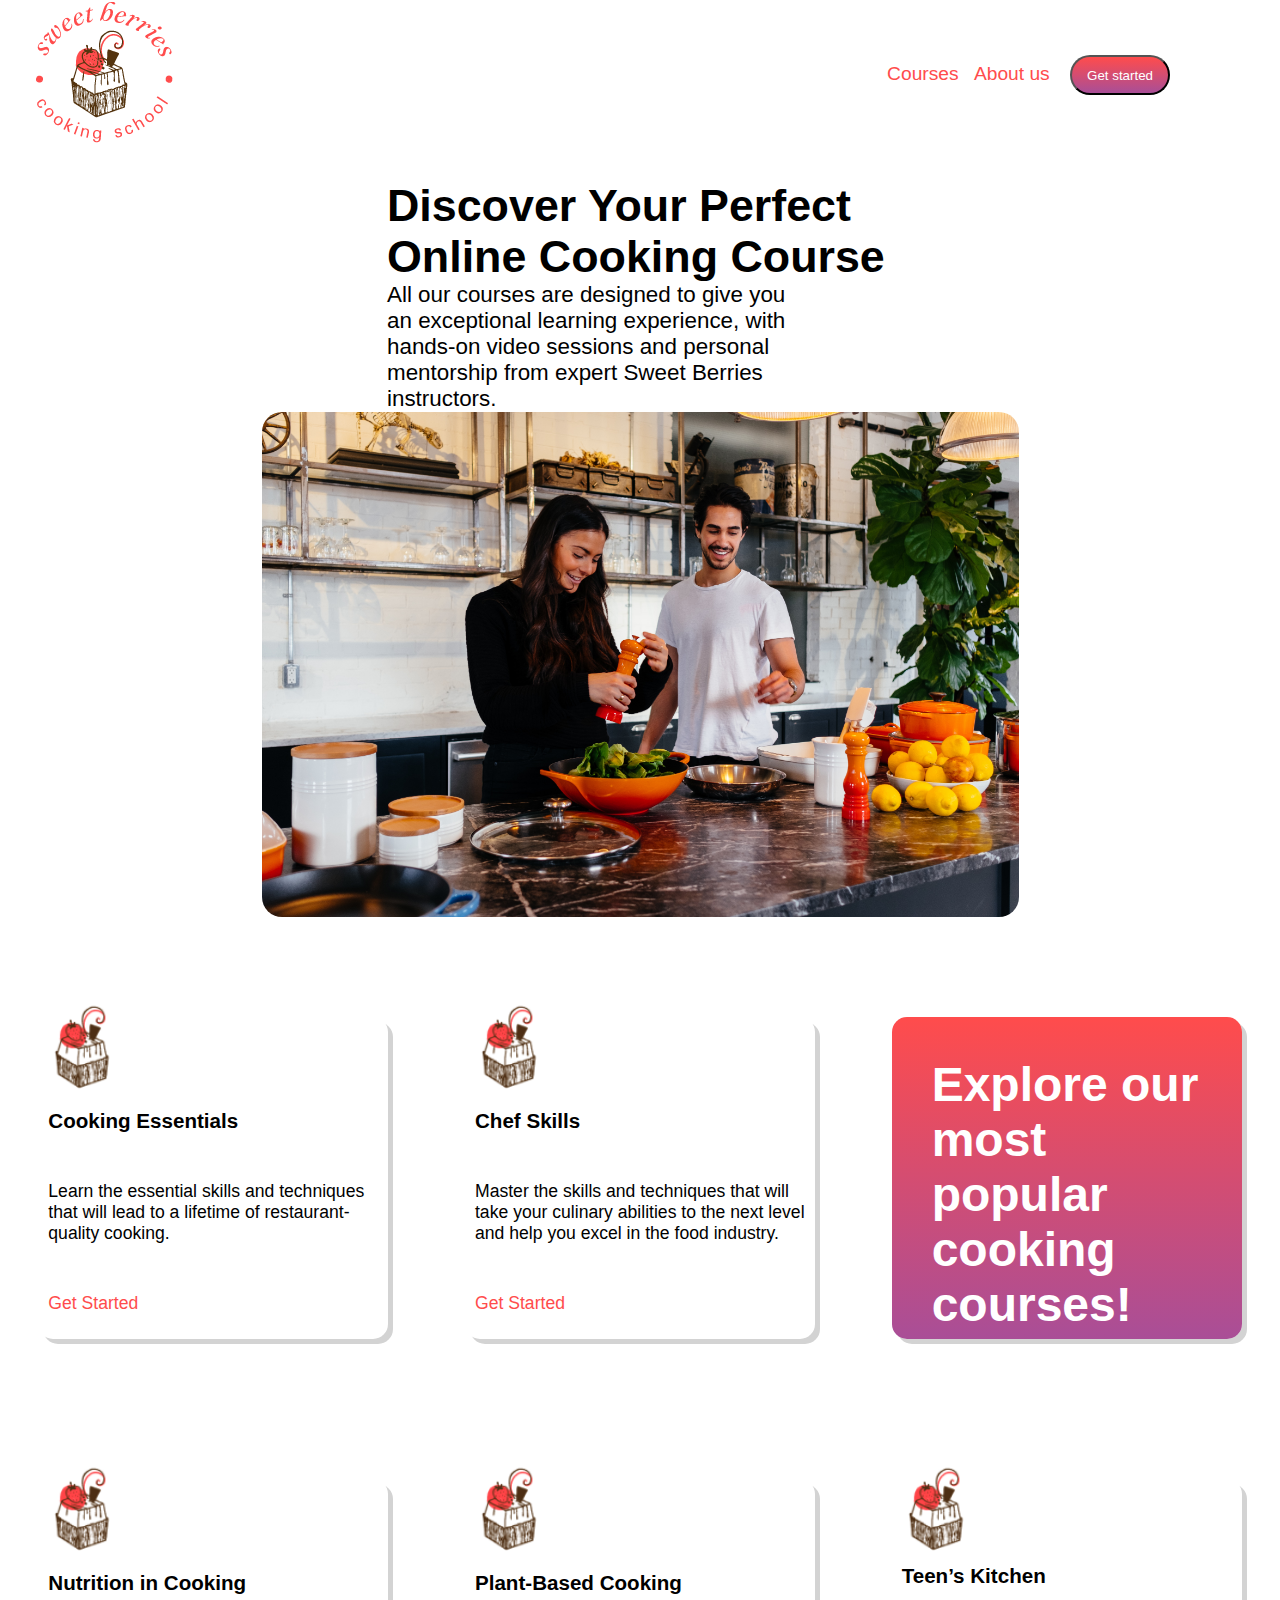
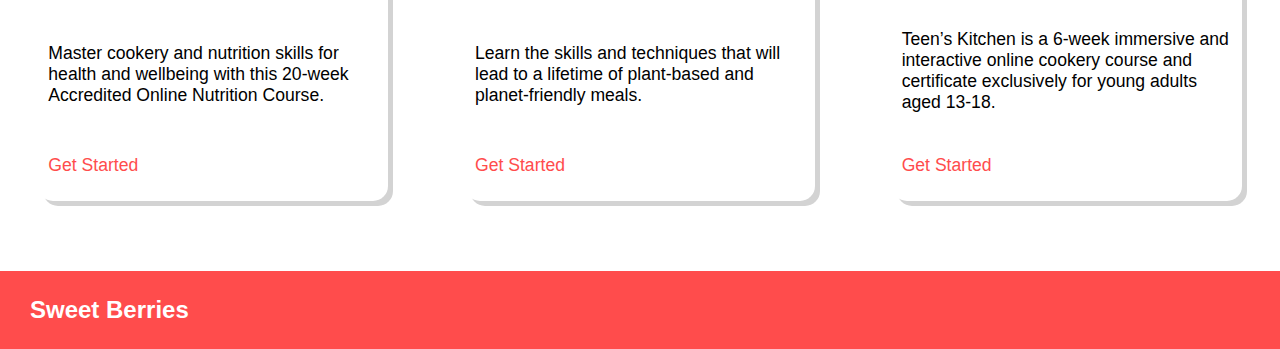
==== index.html @ 6d22ab7d "womp" ====
<!DOCTYPE html>
<html>

<head>
  <meta charset="utf-8">
  <meta name="viewport" content="width=device-width">
  <title>Sweet Berries Cooking School</title>
  <link href="style.css" rel="stylesheet" type="text/css" />
</head>

<body>
  <script src="script.js"></script>
  <div class="grid-container">
    <div class="header">
      <img src="assets/logo.png">
      <div class="header-text">
        <label for="burger" class="burger">&#9776;</label>
        <input id="burger" type="checkbox">
        <div class="burgerMenu">
          <a href="" class="headerText">Courses</a>
          <a href="" class="headerText">About us</a>
          <button>Get started</button>
        </div>
      </div>
    </div>
    
    <div class="banner">
      <div class="bannerText">
        <h1>Discover Your Perfect<br>Online Cooking Course</h1>
        <p>All our courses are designed to give you an exceptional learning experience, with hands-on video sessions and personal mentorship from expert Sweet Berries instructors.</p>
      </div>
      <img src="assets/banner.jpg" class="bannerImg">
    </div>
    
    <div class="main">
      <section class="box1 content">
        <img src="assets/cake.png">
        <h3>Cooking Essentials</h3>
        <p>Learn the essential skills and techniques that will lead to a lifetime of restaurant-quality cooking.</p>
        <a href="">Get Started</a>
      </section>
      <section class="box2 content">
        <img src="assets/cake.png">
        <h3>Chef Skills</h3>
        <p>Master the skills and techniques that will take your culinary abilities to the next level and help you excel in the food industry.</p>
        <a href="">Get Started</a>
      </section>
      <section class="box3">
        <h1>Explore our most popular cooking courses!</h1>
      </section>
      <section class="box4 content">
        <img src="assets/cake.png">
        <h3>Nutrition in Cooking</h3>
        <p>Master cookery and nutrition skills for health and wellbeing with this 20-week Accredited Online Nutrition Course.</p>
        <a href="">Get Started</a>
      </section>
      <section class="box5 content">
        <img src="assets/cake.png">
        <h3>Plant-Based Cooking</h3>
        <p>Learn the skills and techniques that will lead to a lifetime of plant-based and planet-friendly meals.</p>
        <a href="">Get Started</a>
      </section>
      <section class="box6 content">
        <img src="assets/cake.png">
        <h3>Teen’s Kitchen</h3>
        <p>Teen’s Kitchen is a 6-week immersive and interactive online cookery course and certificate exclusively for young adults aged 13-18.</p>
        <a href="">Get Started</a>
      </section>
    </div>
    
    <div class="footer">
      <h2 class="footerText">Sweet Berries</h2>
    </div>
  </div>
</body>

</html>
---- style.css ----
* {
  margin: 0;
  padding: 0;
  box-sizing: border-box;
}

html, body {
  height: 100%;
  width: 100%;
  font-family: 'Roboto', sans-serif;
}

a {
  text-decoration: none;
}

.grid-container {
  display: grid;
  grid-template-rows: 150px auto 1fr 78px;
  grid-template-columns: repeat(3, 1fr);
}

/*HEADER*/
.header {
  grid-column: span 3;
  display: flex;
  justify-content: space-between;
  align-items: center;
  padding-right: 100px;
  font-size: 120%;
}

.burger {
  display: none;
}

#burger {
  display: none;
}

.header .img {
  width: 200px;
}

.header a {
  margin: 0 5px;
  color: #FF4C4C;
}

.header button {
  margin: 0 10px;
  height: 40px;
  width: 100px;
  border-radius: 20px;
  color: white;
  background-image: linear-gradient(#FF4C4C, #A94E97);
}

/*BANNER*/
.banner {
  grid-column: span 4;
  display: flex;
  margin: 30px 0;
  padding: 0 70px;
  justify-content: space-around;
  align-items: center;
  flex-wrap: wrap;
}

.bannerText {
  font-size: 140%;
}

.bannerText h1 {
  width: 506px;
}

.bannerText p {
  width: 419px;
}

.banner img {
  width: 757px;
  height: auto;
  border-radius: 20px;
}

/*MAIN*/
.main {
  grid-column: span 4;
  display: flex;
  flex-wrap: wrap;
  justify-content: space-around;
  align-items: center;
}

.content {
  width: 350px;
  height: 322px;
  border-radius: 15px;
  margin: 70px 0;
  padding: 10px;
  display: flex;
  flex-direction: column;
  justify-content: space-between;
  box-shadow: 5px 5px lightgray;
  font-size: 110%;
}

.content img {
  width: 20%;
  margin: -30px 0;
}

.content a {
  margin-bottom: 15px;
  color: #FF4C4C;
}

.box3 {
  width: 350px;
  height: 322px;
  border-radius: 15px;
  margin: 70px 0;
  padding: 40px 40px;
  color: white;
  background-image: linear-gradient(#FF4C4C, #A94E97);
  display: flex;
  flex-direction: column;
  box-shadow: 5px 5px lightgray;
  font-size: 150%;
}

.box3 h1 {
  font-size: 40;
}

/*FOOTER*/
.footer {
  grid-column: span 3;
  display: flex;
  align-items: center;
  padding-left: 30px;
  color: white;
  background-color: #FF4C4C;
}

/*MEDIA QUERIES*/
@media (max-width: 1440px) {
  
}

/*TABLET*/
@media (max-width: 768px) {
  .banner img {
    width: 612px;
    height: auto;
  }

  .footer {
    justify-content: center;
  }
}

/*PHONE*/
@media (max-width: 428px) {
  .burgerMenu {
      display: none;
  }

  .burger {
    display: block;
    font-size: 2em;
    color: #FF4C4C;
  }

  #burger:checked + .burgerMenu {
    display: flex;
    flex-direction: column;
    align-items: center;
    position: absolute; 
    width: 50%;
    right: 0;
    top: 100px;
  }
  
  .bannerText {
    font-size: 90%;
  }
  
  .bannerText h1 {
    width: 327px;
  }
  
  .bannerText p {
    width: 373px;
  }
  
  .banner img {
    width: 379px;
    height: auto;
    margin-top: 20px;
  }
  
  .box3 {
    height: 98px;
    order: -1;
    font-size: 90%;
    padding: 20px 20px;
  }

  .footer {
    justify-content: center;
  }
}
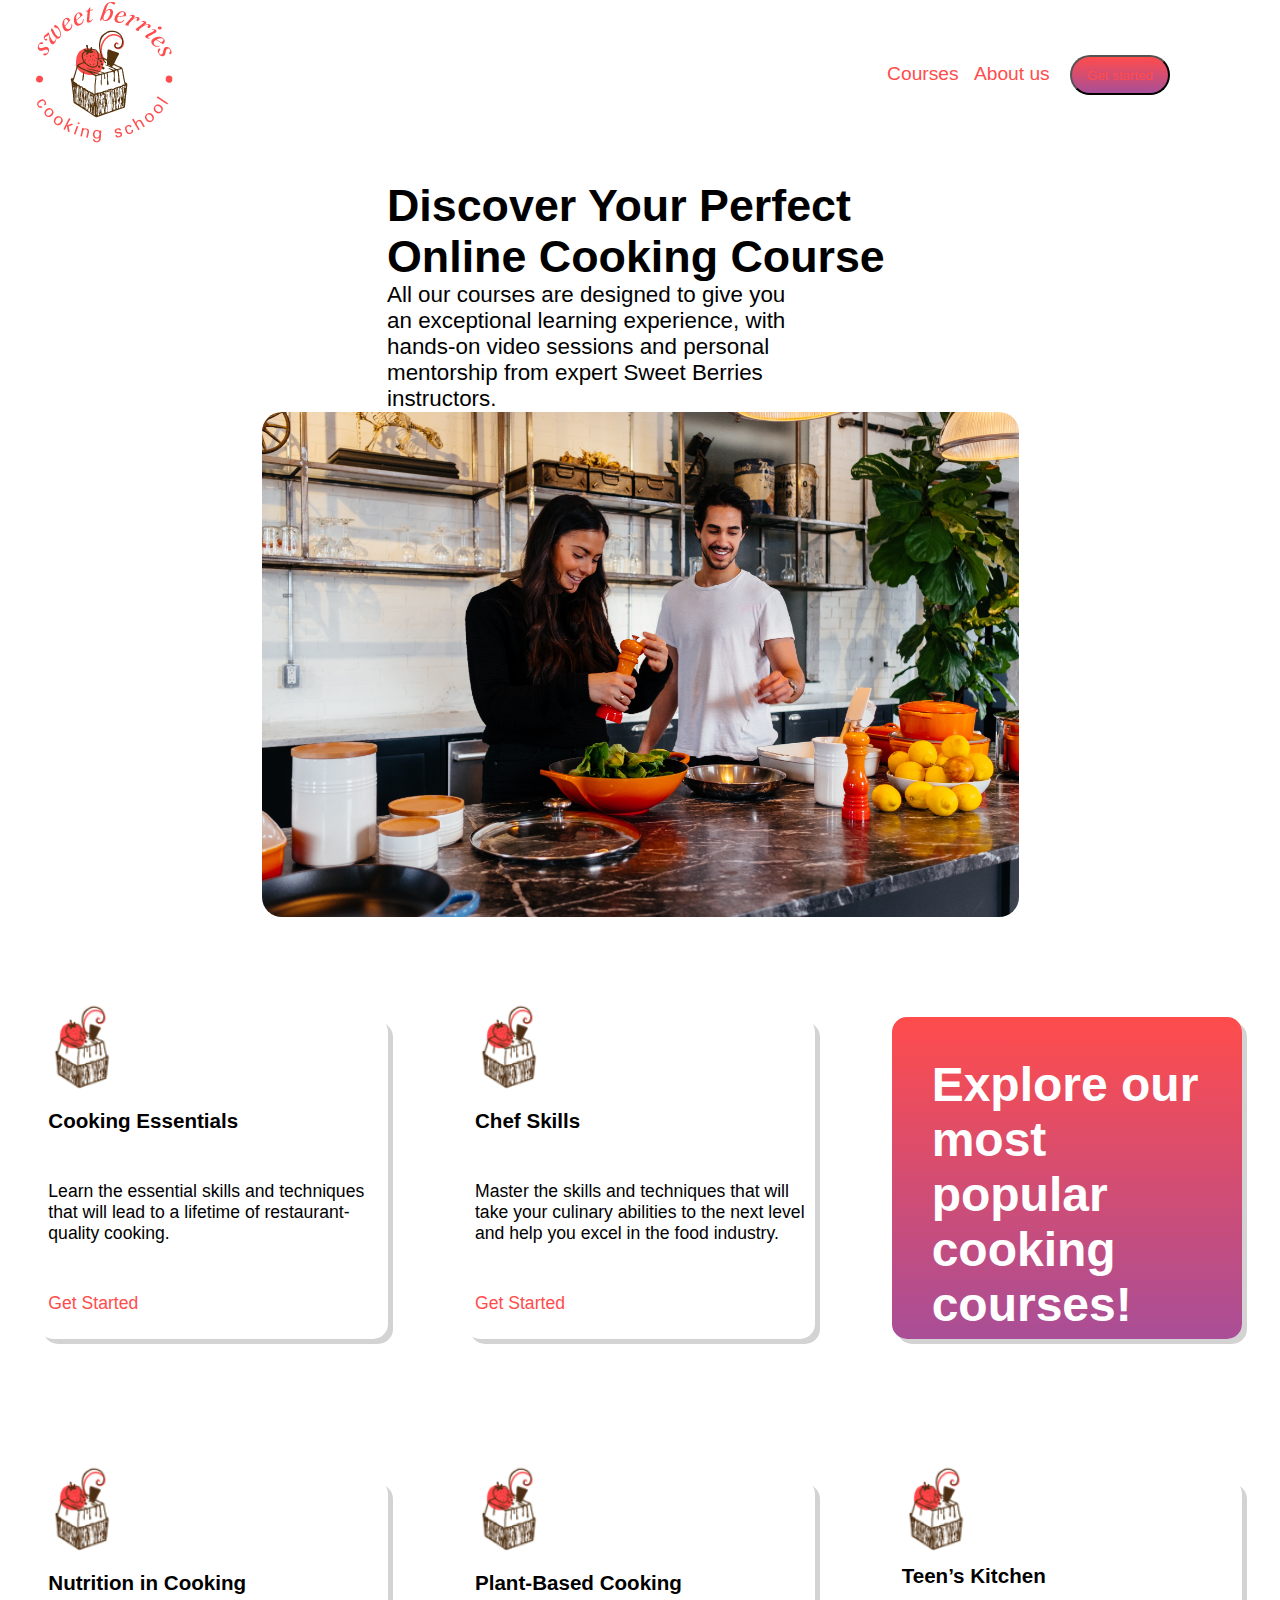
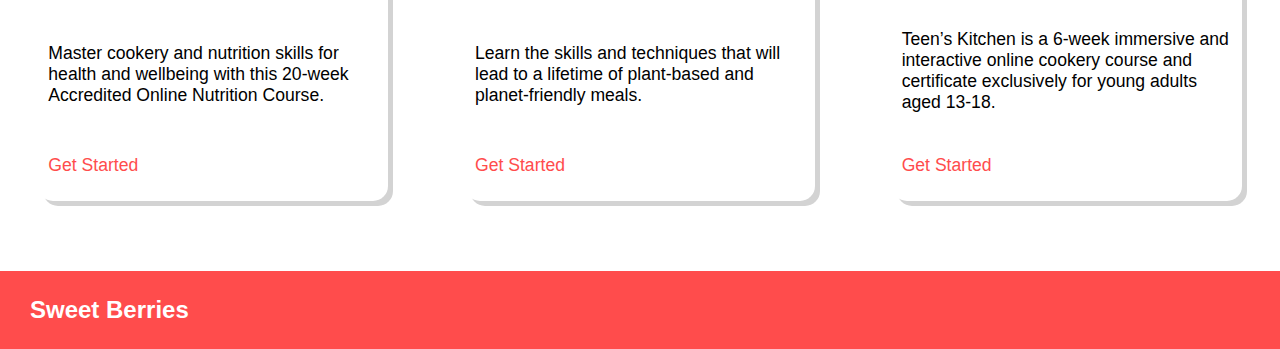
==== commit 42523977: "whomp" ====
--- a/index.html
+++ b/index.html
@@ -19,7 +19,7 @@
         <div class="burgerMenu">
           <a href="" class="headerText">Courses</a>
           <a href="" class="headerText">About us</a>
-          <button>Get started</button>
+          <button type="button"><a href="reg.html">Get started</a></button>
         </div>
       </div>
     </div>
